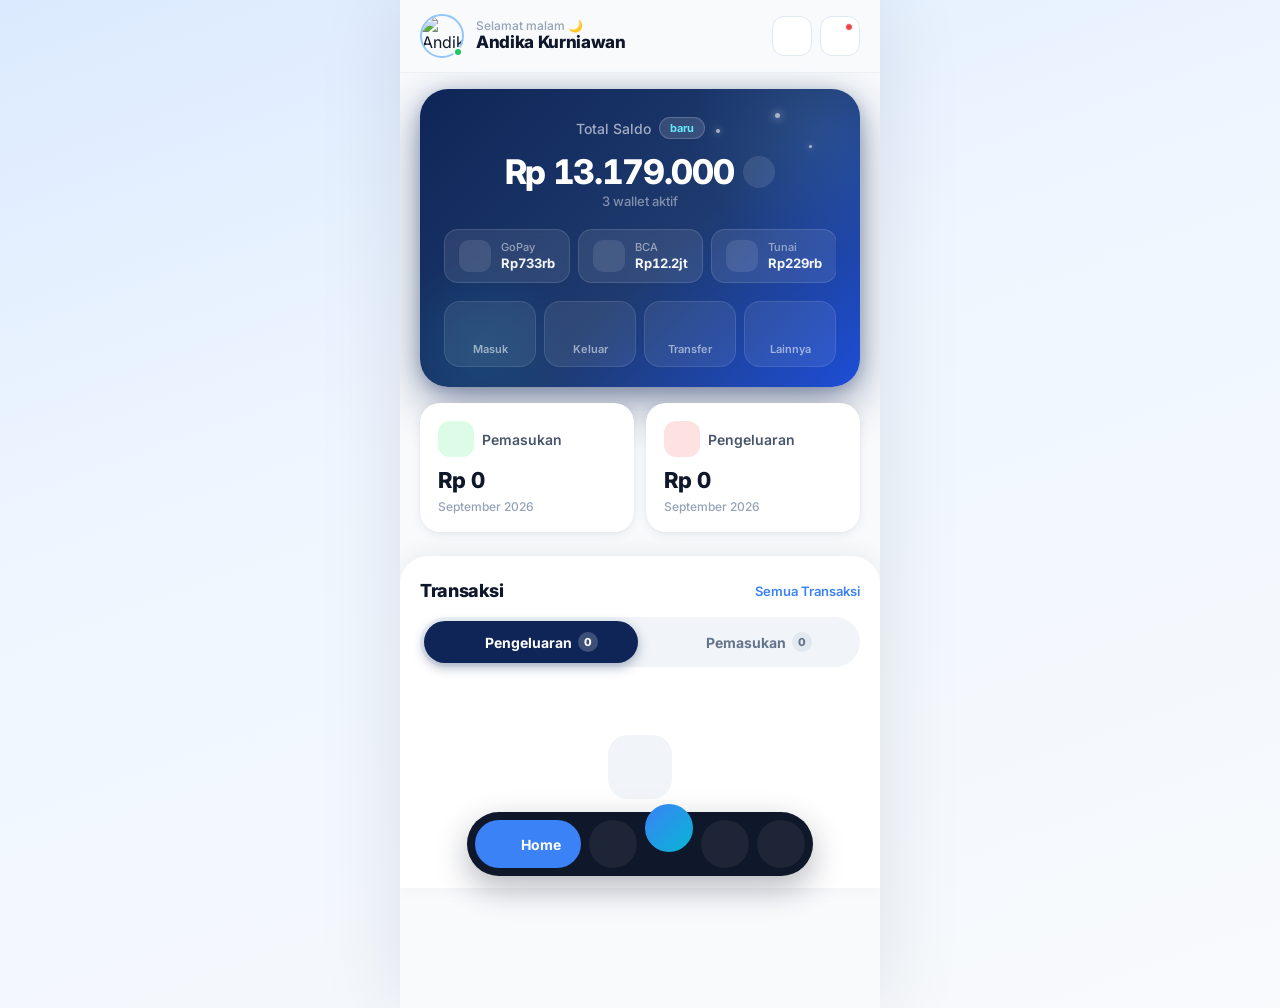
==== dashboard.html @ 326382ea "Initial commit — Personal Wallet App" ====
<!DOCTYPE html>
<html lang="id">
<head>
  <meta charset="UTF-8">
  <meta name="viewport" content="width=device-width, initial-scale=1.0">
  <title>Dashboard — Personal Wallet</title>
  <link href="https://fonts.googleapis.com/css2?family=Inter:wght@400;500;600;700;800&display=swap" rel="stylesheet">
    <script src="https://unpkg.com/lucide@latest/dist/umd/lucide.js"></script>
    <link rel="stylesheet" href="assets/css/style.css">
</head>
<body>

<div class="app">
  <div class="app-scroll">

    <!-- =========================================================
         TOP BAR
    ========================================================= -->
    <header class="topbar slide-up">
      <div class="topbar__left">
        <!-- Avatar -->
        <div class="topbar__avatar-wrap">
          <img
            src="https://images.unsplash.com/photo-1507003211169-0a1dd7228f2d?w=88&h=88&fit=crop&crop=face&auto=format&q=80"
            alt="Andika Kurniawan"
            class="topbar__avatar"
          >
          <div class="topbar__online-dot"></div>
        </div>
        <!-- Text -->
        <div>
          <div class="topbar__greeting" id="greeting">Selamat pagi 🌤</div>
          <div class="topbar__name">Andika Kurniawan</div>
        </div>
      </div>

      <div class="topbar__actions">
        <!-- Search -->
        <button class="icon-btn" title="Cari">
          <i data-lucide="search" style="width:18px;height:18px"></i>
        </button>
        <!-- Notification -->
        <button class="icon-btn" title="Notifikasi">
          <i data-lucide="bell" style="width:18px;height:18px"></i>
          <span class="notif-badge"></span>
        </button>
      </div>
    </header>

    <!-- =========================================================
         WALLET BALANCE CARD
    ========================================================= -->
    <div class="wallet-section slide-up d1">
      <div class="wallet-card">
        <!-- Sparkles -->
        <div class="sparkle sparkle-1"></div>
        <div class="sparkle sparkle-2"></div>
        <div class="sparkle sparkle-3"></div>

        <!-- Top: Label + Badge -->
        <div class="wallet-card__top-row">
          <span class="wallet-card__label">Total Saldo</span>
          <span class="wallet-card__badge">baru</span>
        </div>

        <!-- Balance + Eye -->
        <div class="wallet-card__balance-row">
          <div class="wallet-card__balance" id="balanceText">Rp13.182.000</div>
          <button class="wallet-card__eye" onclick="toggleBalance()" title="Tampilkan/Sembunyikan saldo">
            <i data-lucide="eye" style="width:16px;height:16px" id="eyeIcon"></i>
          </button>
        </div>

        <!-- Subtitle -->
        <div class="wallet-card__subtitle" id="walletSubtitle">3 wallet aktif</div>

        <!-- Individual Wallet Pills (dynamically populated by dashboard.js) -->
        <div class="wallet-pills" id="walletPillsContainer">
          <!-- rendered by JS -->
        </div>

        <!-- Quick Actions — rectangular buttons -->
        <div class="wallet-actions">
          <div class="wallet-action">
            <div class="wallet-action__icon">
              <i data-lucide="arrow-down-left" style="width:22px;height:22px"></i>
            </div>
            <span class="wallet-action__label">Masuk</span>
          </div>
          <div class="wallet-action">
            <div class="wallet-action__icon">
              <i data-lucide="arrow-up-right" style="width:22px;height:22px"></i>
            </div>
            <span class="wallet-action__label">Keluar</span>
          </div>
          <div class="wallet-action">
            <div class="wallet-action__icon">
              <i data-lucide="repeat-2" style="width:22px;height:22px"></i>
            </div>
            <span class="wallet-action__label">Transfer</span>
          </div>
          <div class="wallet-action">
            <div class="wallet-action__icon">
              <i data-lucide="layout-grid" style="width:22px;height:22px"></i>
            </div>
            <span class="wallet-action__label">Lainnya</span>
          </div>
        </div>
      </div>
    </div>

    <!-- =========================================================
         INCOME / EXPENSE SUMMARY CARDS
    ========================================================= -->
    <div class="stats-strip slide-up d2">
      <div class="stat-card">
        <div class="stat-card__top">
          <div class="stat-card__icon stat-card__icon--income">
            <i data-lucide="arrow-down-left" style="width:18px;height:18px"></i>
          </div>
          <div class="stat-card__label">Pemasukan</div>
        </div>
        <div class="stat-card__amount stat-card__amount--income">Rp9,6jt</div>
        <div class="stat-card__period">September 2026</div>
      </div>
      <div class="stat-card">
        <div class="stat-card__top">
          <div class="stat-card__icon stat-card__icon--expense">
            <i data-lucide="arrow-up-right" style="width:18px;height:18px"></i>
          </div>
          <div class="stat-card__label">Pengeluaran</div>
        </div>
        <div class="stat-card__amount stat-card__amount--expense">Rp1,7jt</div>
        <div class="stat-card__period">September 2026</div>
      </div>
    </div>

    <!-- =========================================================
         TRANSACTION SECTION — Tabs
    ========================================================= -->
    <div class="txn-section slide-up d3">

      <div class="txn-section__header">
        <div class="txn-section__title">Transaksi</div>
        <a href="transactions.html" class="txn-section__link" style="font-size:13px; font-weight:600; color:var(--primary-500); text-decoration:none;">Semua Transaksi</a>
      </div>

      <!-- Tabs -->
      <div class="tabs">
        <button class="tab tab--active" onclick="switchTab('expense', this)" id="tab-expense">
          <i data-lucide="trending-down" style="width:14px;height:14px"></i>
          Pengeluaran
          <span class="tab__count">12</span>
        </button>
        <button class="tab" onclick="switchTab('income', this)" id="tab-income">
          <i data-lucide="trending-up" style="width:14px;height:14px"></i>
          Pemasukan
          <span class="tab__count">4</span>
        </button>
      </div>

      <!-- ─── EXPENSE PANEL ─── -->
      <div class="tab-panel tab-panel--active" id="panel-expense">
        <div id="expense-list"></div>
      </div>

      <!-- ─── INCOME PANEL ─── -->
      <div class="tab-panel" id="panel-income">
        <div id="income-list"></div>
      </div>

    </div><!-- /txn-section -->
  </div><!-- /app-scroll -->

  <!-- =========================================================
       BOTTOM NAVIGATION
  ========================================================= -->
  <nav class="bottom-nav">
    <div class="bottom-nav__bar">

      <!-- Home -->
      <div class="nav-item nav-item--active" title="Dashboard">
        <i data-lucide="home" style="width:24px;height:24px"></i>
        <span>Home</span>
      </div>

      <!-- Wallet -->
      <div class="nav-item" title="Wallet" onclick="window.location.href='wallet.html'">
        <i data-lucide="wallet" style="width:24px;height:24px"></i>
        <span>Wallet</span>
      </div>

      <!-- FAB — Add Transaction -->
      <div class="nav-fab-wrap">
        <div class="nav-fab-bg"></div>
        <button class="nav-fab" title="Tambah Transaksi" onclick="onFabClick()">
          <i data-lucide="plus" style="width:34px;height:34px"></i>
        </button>
      </div>

      <!-- History -->
      <div class="nav-item" title="Statistik" onclick="window.location.href='stats.html'">
        <i data-lucide="bar-chart-2" style="width:24px;height:24px"></i>
        <span>Statistik</span>
      </div>

      <!-- Settings -->
      <div class="nav-item" title="Pengaturan">
        <i data-lucide="settings-2" style="width:24px;height:24px"></i>
        <span>Setelan</span>
      </div>

    </div>
  </nav>


  
  <!-- MODAL ADD TRANSACTION -->
  <div class="modal-overlay" id="txnModal">
    <div class="modal-content">
      <div class="modal-drag-handle"></div>
      
      <div class="modal-header">
        <h3 class="modal-title">Tambah Transaksi</h3>
        <button class="modal-close" onclick="closeModal()"><i data-lucide="x" style="width:18px;height:18px"></i></button>
      </div>
      
      <form id="txnForm" onsubmit="handleFormSubmit(event)" style="display:flex; flex-direction:column; gap:20px;">
        <!-- Segmented Type -->
        <div class="segment-control">
          <button type="button" class="segment-btn active" data-val="expense" onclick="setTxnType('expense')">Pengeluaran</button>
          <button type="button" class="segment-btn" data-val="income" onclick="setTxnType('income')">Pemasukan</button>
        </div>
        <input type="hidden" id="txnType" value="expense">

        <!-- Nominal -->
        <div class="form-group">
          <label class="form-label">Nominal</label>
          <div class="nominal-wrapper">
            <span class="nominal-prefix">Rp</span>
            <input type="number" class="nominal-input" id="txnAmount" placeholder="0" min="1" required>
          </div>
        </div>

        <!-- Categories -->
        <div class="form-group">
          <label class="form-label">Kategori</label>
          <div class="category-grid" id="categoryGrid">
            <!-- Populated by JS -->
          </div>
          <input type="hidden" id="txnCategory" required>
        </div>

        <!-- Wallet & Date -->
        <div class="form-row">
          <div class="form-group">
            <label class="form-label">Wallet</label>
            <select class="form-select" id="txnWallet" required>
              <!-- dynamically populated by app.js -->
            </select>
          </div>
          <div class="form-group">
            <label class="form-label">Tanggal</label>
            <input type="date" class="form-input" id="txnDate" required>
          </div>
        </div>

        <!-- Note/Name -->
        <div class="form-group">
          <label class="form-label">Catatan (opsional)</label>
          <input type="text" class="form-input" id="txnName" placeholder="Contoh: Makan siang di kantin" required>
        </div>

        <!-- Actions -->
        <div class="modal-actions">
          <button type="button" class="btn-cancel" onclick="closeModal()">Batal</button>
          <button type="submit" class="btn-submit">Simpan</button>
        </div>
      </form>
    </div>
  </div>

</div><!-- /app -->


<script src="https://unpkg.com/lucide@latest/dist/umd/lucide.js"></script>
<script src="assets/js/app.js"></script>
<script src="assets/js/dashboard.js"></script>

</body>
</html>
---- assets/css/style.css ----
/* =============================================================
   PERSONAL WALLET — Global Stylesheet
   Covers: design tokens, reset, layout, components
   All pages import this file.
   Page-specific overrides live in <style> blocks per-page.
============================================================= */

/* ── Design Tokens ─────────────────────────────────────────── */
:root {
  /* Primary (blue) */
  --primary-900: #0c1a3d;
  --primary-800: #0f2557;
  --primary-700: #1e3a6e;
  --primary-600: #1d4ed8;
  --primary-500: #3b82f6;
  --primary-400: #60a5fa;
  --primary-300: #93c5fd;
  --primary-200: #bfdbfe;
  --primary-100: #dbeafe;
  --primary-50:  #eff6ff;

  /* Accent (cyan) */
  --accent-500: #06b6d4;
  --accent-400: #22d3ee;

  /* Semantic */
  --color-income:        #22c55e;
  --color-income-light:  #dcfce7;
  --color-expense:       #ef4444;
  --color-expense-light: #fee2e2;

  /* Neutral */
  --neutral-900: #0f172a;
  --neutral-800: #1e293b;
  --neutral-700: #334155;
  --neutral-600: #475569;
  --neutral-500: #64748b;
  --neutral-400: #94a3b8;
  --neutral-300: #cbd5e1;
  --neutral-200: #e2e8f0;
  --neutral-100: #f1f5f9;
  --neutral-50:  #f8fafc;
  --white:       #ffffff;

  /* Gradients */
  --gradient-wallet:  linear-gradient(135deg, #0f2557 0%, #1e3a6e 55%, #1d4ed8 100%);
  --gradient-nav:     linear-gradient(180deg, #0f2557 0%, #0c1a3d 100%);
  --gradient-accent:  linear-gradient(135deg, #3b82f6 0%, #06b6d4 100%);
  --gradient-page:    linear-gradient(160deg, #dbeafe 0%, #eff6ff 40%, #f8fafc 100%);

  /* Shadows */
  --shadow-card:   0 2px 12px rgba(15,23,42,0.07), 0 1px 3px rgba(15,23,42,0.04);
  --shadow-wallet: 0 16px 48px rgba(15,37,87,0.45), 0 4px 16px rgba(15,37,87,0.25);
  --shadow-fab:    0 6px 20px rgba(59,130,246,0.5), 0 2px 8px rgba(6,182,212,0.3);
  --shadow-nav:    0 -8px 32px rgba(15,23,42,0.15);

  /* Misc */
  --font: 'Inter', -apple-system, BlinkMacSystemFont, 'Segoe UI', sans-serif;
  --tr:   200ms ease;
  --radius-lg: 28px;
  --radius-md: 16px;
  --radius-sm: 12px;
}

/* ── Reset ──────────────────────────────────────────────────── */
*, *::before, *::after { box-sizing: border-box; margin: 0; padding: 0; }

/* ── Base ───────────────────────────────────────────────────── */
body {
  font-family: var(--font);
  background: var(--gradient-page);
  min-height: 100vh;
  display: flex;
  justify-content: center;
  align-items: flex-start;
  color: var(--neutral-900);
}

/* ── App Shell ──────────────────────────────────────────────── */
.app {
  width: 100%;
  max-width: 480px;
  min-height: 100vh;
  background: var(--neutral-50);
  position: relative;
  display: flex;
  flex-direction: column;
  box-shadow: 0 0 80px rgba(15,23,42,0.1);
  overflow-x: hidden;
}
.app-scroll {
  flex: 1;
  overflow-y: auto;
  overflow-x: hidden;
  padding-bottom: 120px;
  scroll-behavior: smooth;
}
.app-scroll::-webkit-scrollbar { display: none; }

/* ── Top Bar ────────────────────────────────────────────────── */
.topbar {
  position: sticky; top: 0; z-index: 40;
  background: rgba(248,250,252,0.92);
  backdrop-filter: blur(20px); -webkit-backdrop-filter: blur(20px);
  border-bottom: 1px solid rgba(226,232,240,0.6);
  padding: 14px 20px;
  display: flex; align-items: center; justify-content: space-between; gap: 12px;
}
.topbar__left  { display: flex; align-items: center; gap: 12px; flex: 1; min-width: 0; }
.topbar__avatar-wrap { position: relative; flex-shrink: 0; }
.topbar__avatar { width: 44px; height: 44px; border-radius: 50%; object-fit: cover; border: 2px solid var(--primary-300); display: block; }
.topbar__online-dot { position: absolute; bottom: 1px; right: 1px; width: 10px; height: 10px; background: var(--color-income); border-radius: 50%; border: 2px solid var(--neutral-50); }
.topbar__greeting { font-size: 12px; color: var(--neutral-400); font-weight: 500; line-height: 1; }
.topbar__name { font-size: 17px; font-weight: 800; color: var(--neutral-900); line-height: 1.2; white-space: nowrap; overflow: hidden; text-overflow: ellipsis; letter-spacing: -0.02em; }
.topbar__actions { display: flex; align-items: center; gap: 8px; flex-shrink: 0; }
.topbar__back { width: 38px; height: 38px; border-radius: var(--radius-sm); background: var(--neutral-100); color: var(--neutral-700); display: flex; align-items: center; justify-content: center; border: none; cursor: pointer; transition: all var(--tr); flex-shrink: 0; }
.topbar__back:hover { background: var(--neutral-200); }

/* ── Icon Button ────────────────────────────────────────────── */
.icon-btn {
  width: 40px; height: 40px; border-radius: var(--radius-sm);
  background: var(--white); border: 1.5px solid var(--neutral-200);
  display: flex; align-items: center; justify-content: center;
  color: var(--neutral-600); cursor: pointer; transition: all var(--tr);
  position: relative; flex-shrink: 0;
}
.icon-btn:hover  { background: var(--neutral-100); color: var(--neutral-900); border-color: var(--neutral-300); }
.icon-btn:active { transform: scale(0.94); }
.notif-badge { position: absolute; top: 6px; right: 6px; width: 8px; height: 8px; background: var(--color-expense); border-radius: 50%; border: 1.5px solid var(--neutral-50); }

/* ── Section Utilities ──────────────────────────────────────── */
.section-pad { padding: 0 20px; }

/* ── Wallet Card ────────────────────────────────────────────── */
.wallet-section { padding: 16px 20px 0; }
.wallet-card {
  background: var(--gradient-wallet); border-radius: var(--radius-lg);
  padding: 28px 24px 20px; color: #fff;
  position: relative; overflow: hidden; box-shadow: var(--shadow-wallet);
}
.wallet-card::before { content:''; position:absolute; width:280px; height:280px; background:radial-gradient(circle,rgba(96,165,250,.16) 0%,transparent 65%); top:-100px; right:-100px; border-radius:50%; pointer-events:none; }
.wallet-card::after  { content:''; position:absolute; width:180px; height:180px; background:radial-gradient(circle,rgba(6,182,212,.12) 0%,transparent 70%); bottom:-50px; left:-30px; border-radius:50%; pointer-events:none; }
.sparkle { position:absolute; border-radius:50%; background:rgba(255,255,255,.6); }
.sparkle-1 { width:5px;height:5px;top:24px;right:80px;box-shadow:0 0 8px rgba(255,255,255,.8); }
.sparkle-2 { width:3px;height:3px;top:56px;right:48px;box-shadow:0 0 6px rgba(255,255,255,.6); }
.sparkle-3 { width:4px;height:4px;top:40px;right:140px;box-shadow:0 0 6px rgba(255,255,255,.5); }

.wallet-card__top-row { display:flex; justify-content:center; align-items:center; gap:8px; margin-bottom:16px; position:relative; z-index:1; }
.wallet-card__label   { font-size:14px; font-weight:500; color:rgba(255,255,255,.6); }
.wallet-card__badge   { background:rgba(255,255,255,.13); backdrop-filter:blur(8px); border:1px solid rgba(255,255,255,.18); border-radius:9999px; padding:3px 10px; font-size:11px; font-weight:700; color:#67e8f9; }
.wallet-card__balance-row { display:flex; justify-content:center; align-items:center; gap:10px; position:relative; z-index:1; margin-bottom:4px; }
.wallet-card__balance { font-size:34px; font-weight:800; letter-spacing:-0.04em; color:#fff; font-variant-numeric:tabular-nums; line-height:1; }
.wallet-card__eye { width:32px;height:32px;background:rgba(255,255,255,.1);border:none;border-radius:50%;display:flex;align-items:center;justify-content:center;color:rgba(255,255,255,.5);cursor:pointer;transition:all var(--tr);flex-shrink:0; }
.wallet-card__eye:hover { background:rgba(255,255,255,.2); color:rgba(255,255,255,.8); }
.wallet-card__subtitle { text-align:center; font-size:13px; color:rgba(255,255,255,.45); font-weight:500; position:relative; z-index:1; margin-bottom:20px; }

.wallet-pills { display:flex; gap:8px; overflow-x:auto; scroll-snap-type:x mandatory; position:relative; z-index:1; margin:0; padding:0 0 2px; }
.wallet-pills::-webkit-scrollbar { display:none; }
.wallet-pill { display:flex; align-items:center; gap:10px; padding:10px 14px; background:rgba(255,255,255,.09); backdrop-filter:blur(8px); border:1px solid rgba(255,255,255,.12); border-radius:14px; font-size:12px; font-weight:600; color:rgba(255,255,255,.9); cursor:pointer; transition:all var(--tr); flex-shrink:0; scroll-snap-align:start; }
.wallet-pill:hover { background:rgba(255,255,255,.16); }
.wallet-pill__icon  { width:32px;height:32px;background:rgba(255,255,255,.1);border-radius:10px;display:flex;align-items:center;justify-content:center;flex-shrink:0;color:rgba(255,255,255,.7); }
.wallet-pill__text  { display:flex; flex-direction:column; line-height:1.25; }
.wallet-pill__name  { font-size:11px; color:rgba(255,255,255,.5); font-weight:500; }
.wallet-pill__amount { font-size:13px; font-weight:700; color:rgba(255,255,255,.95); font-variant-numeric:tabular-nums; }

.wallet-actions { display:grid; grid-template-columns:repeat(4,1fr); gap:8px; margin-top:16px; position:relative; z-index:1; }
.wallet-action  { display:flex; flex-direction:column; align-items:center; justify-content:center; gap:6px; cursor:pointer; padding:12px 4px 10px; background:rgba(255,255,255,.08); border:1px solid rgba(255,255,255,.1); border-radius:16px; transition:all var(--tr); }
.wallet-action:hover  { background:rgba(255,255,255,.14); }
.wallet-action:active { transform:scale(0.95); }
.wallet-action__icon  { color:rgba(255,255,255,.9); display:flex; align-items:center; justify-content:center; }
.wallet-action__label { font-size:11px; font-weight:600; color:rgba(255,255,255,.55); }

/* ── Summary (Stat) Cards ───────────────────────────────────── */
.stats-strip { display:grid; grid-template-columns:1fr 1fr; gap:12px; padding:16px 20px 0; }
.stat-card { background:var(--white); border-radius:20px; padding:18px; box-shadow:var(--shadow-card); display:flex; flex-direction:column; gap:12px; }
.stat-card__top    { display:flex; align-items:center; gap:8px; }
.stat-card__icon   { width:36px;height:36px;border-radius:12px;display:flex;align-items:center;justify-content:center;flex-shrink:0; }
.stat-card__icon--income  { background:var(--color-income-light); color:#166534; }
.stat-card__icon--expense { background:var(--color-expense-light); color:#991b1b; }
.stat-card__label  { font-size:14px; font-weight:600; color:var(--neutral-600); }
.stat-card__amount { font-size:22px; font-weight:800; font-variant-numeric:tabular-nums; letter-spacing:-0.03em; line-height:1; }
.stat-card__amount--income  { color:var(--neutral-900); }
.stat-card__amount--expense { color:var(--neutral-900); }
.stat-card__period { font-size:12px; font-weight:500; color:var(--neutral-400); margin-top:-4px; }

/* ── Transaction Section ────────────────────────────────────── */
.txn-section { margin-top:24px; background:var(--white); border-radius:28px 28px 0 0; padding:24px 20px 0; box-shadow:0 -4px 24px rgba(15,23,42,.06); flex:1; }
.txn-section__header { display:flex; align-items:center; justify-content:space-between; margin-bottom:16px; }
.txn-section__title  { font-size:18px; font-weight:800; color:var(--neutral-900); letter-spacing:-0.02em; }
.txn-section__filter { display:flex; align-items:center; gap:6px; padding:7px 12px; background:var(--neutral-100); border-radius:10px; font-size:12px; font-weight:600; color:var(--neutral-600); cursor:pointer; transition:all var(--tr); }
.txn-section__filter:hover { background:var(--neutral-200); }

/* ── Tabs ───────────────────────────────────────────────────── */
.tabs { display:flex; background:var(--neutral-100); border-radius:9999px; padding:4px; gap:4px; margin-bottom:20px; }
.tab  { flex:1; padding:11px 12px; border-radius:9999px; font-size:14px; font-weight:700; text-align:center; cursor:pointer; transition:all 0.25s cubic-bezier(.23,1,.32,1); color:var(--neutral-500); background:transparent; border:none; font-family:var(--font); display:flex; align-items:center; justify-content:center; gap:6px; position:relative; }
.tab--active  { background:var(--primary-800); color:#fff; box-shadow:0 4px 12px rgba(15,37,87,.35); }
.tab__count   { min-width:20px; height:20px; border-radius:9999px; font-size:11px; font-weight:800; display:flex; align-items:center; justify-content:center; padding:0 6px; }
.tab--active .tab__count       { background:rgba(255,255,255,.2); color:#fff; }
.tab:not(.tab--active) .tab__count { background:var(--neutral-200); color:var(--neutral-500); }
.tab-panel          { display:none; }
.tab-panel--active  { display:block; }

/* ── Transactions List Wrapper ── */
.txn-list-wrapper {
  background: var(--white);
  border-radius: 28px 28px 0 0;
  box-shadow: 0 -4px 24px rgba(15,23,42,0.06);
  flex: 1;
  padding: 24px 20px 40px;
  margin-top: 8px;
  min-height: 50vh;
}

/* ── Date Group ─────────────────────────────────────────────── */
.date-group  { margin-bottom:16px; display:flex; flex-direction:column; gap:0; }
.date-label  { font-size:13px; font-weight:600; color:var(--neutral-500); padding:20px 4px 8px; display:flex; align-items:center; justify-content:space-between; }

.txn-group-card {
  background: var(--white);
  border-radius: 24px;
  overflow: hidden;
  box-shadow: var(--shadow-card);
}

/* ── Transaction Row ────────────────────────────────────────── */
.txn { 
  display:flex; align-items:center; gap:12px; 
  background:transparent; 
  padding:14px 16px; margin: 0;
  border-bottom: 1px solid var(--neutral-50);
  cursor:pointer; transition:all var(--tr); 
}
.txn:last-child { border-bottom: none; }
.txn:hover  { background:rgba(0,0,0,0.01); }
.txn:active { background:rgba(0,0,0,0.03); }
.txn__icon  { width:44px;height:44px;border-radius:50%;display:flex;align-items:center;justify-content:center;flex-shrink:0; background: var(--neutral-50); }
.txn__icon i { color: var(--neutral-600); }
.txn__icon--food      { background:#fff7ed; } .txn__icon--food i { color:#c2410c; }
.txn__icon--transport { background:#f0f9ff; } .txn__icon--transport i { color:#0369a1; }
.txn__icon--shopping  { background:#fdf4ff; } .txn__icon--shopping i { color:#7e22ce; }
.txn__icon--health    { background:#fff1f2; } .txn__icon--health i { color:#be123c; }
.txn__icon--income    { background:var(--color-income-light); } .txn__icon--income i { color:#166534; }
.txn__icon--invest    { background:#fffbeb; } .txn__icon--invest i { color:#92400e; }
.txn__icon--game      { background:var(--primary-50); } .txn__icon--game i { color:var(--primary-600); }
.txn__icon--edu       { background:#f0fdf4; } .txn__icon--edu i { color:#15803d; }
.txn__icon--other     { background:var(--neutral-100); } .txn__icon--other i { color:var(--neutral-600); }

.txn__info  { flex:1; min-width:0; }
.txn__name  { font-size:15px; font-weight:700; color:var(--neutral-900); white-space:nowrap; overflow:hidden; text-overflow:ellipsis; }
.txn__meta  { font-size:12px; color:var(--neutral-400); margin-top:2px; font-weight: 500; }
.txn__right { text-align:right; flex-shrink:0; display: flex; align-items: center; gap: 8px; }
.txn__amount { font-size:15px; font-weight:800; font-variant-numeric:tabular-nums; letter-spacing:-0.01em; }
.txn__amount--expense { color:var(--color-expense); }
.txn__amount--income  { color:var(--color-income); }
.txn__actions .delete-btn { color: var(--neutral-300); opacity: 0.6; }
.txn__actions .delete-btn:hover { color: var(--color-expense); opacity: 1; background: none; }

/* Load More */
.load-more { display:flex; align-items:center; justify-content:center; gap:6px; width:100%; padding:14px; background:var(--neutral-50); border-radius:14px; font-size:13px; font-weight:700; color:var(--primary-500); border:none; cursor:pointer; transition:all var(--tr); margin:12px 0 0; font-family:var(--font); }
.load-more:hover { background:var(--primary-50); }

/* ── Wallet List Cards ────────────────────────────────────── */
.wallet-list-card {
  background: var(--gradient-wallet);
  border-radius: 24px;
  padding: 20px;
  color: white;
  margin-bottom: 16px;
  position: relative;
  overflow: hidden;
  box-shadow: 0 10px 24px rgba(15, 37, 87, 0.25);
  cursor: pointer;
  transition: all var(--tr);
}
.wallet-list-card:hover { transform: translateY(-2px); box-shadow: 0 14px 28px rgba(15, 37, 87, 0.35); }
.wallet-list-card::after {
  content: ''; position: absolute;
  top: -50px; right: -50px;
  width: 150px; height: 150px;
  background: radial-gradient(circle, rgba(96, 165, 250, 0.16) 0%, transparent 70%);
  border-radius: 50%; pointer-events: none;
}
.wlc-header { display: flex; align-items: center; gap: 12px; position: relative; z-index: 1; }
.wlc-icon-wrap { width: 44px; height: 44px; background: rgba(255, 255, 255, 0.08); border-radius: 50%; display: flex; align-items: center; justify-content: center; }
.wlc-icon-wrap i { width: 20px; height: 20px; color: rgba(255, 255, 255, 0.7); }
.wlc-title-wrap { flex: 1; }
.wlc-title { font-size: 16px; font-weight: 700; color: white; margin-bottom: 2px; }
.wlc-subtitle { font-size: 12px; color: rgba(255, 255, 255, 0.5); font-weight: 500; }
.wlc-chevron { width: 20px; height: 20px; color: rgba(255, 255, 255, 0.4); }
.wlc-balance { font-size: 32px; font-weight: 800; color: white; margin: 20px 0 12px; position: relative; z-index: 1; letter-spacing: -0.02em; font-variant-numeric: tabular-nums; }
.wlc-stats { display: flex; align-items: center; gap: 16px; font-size: 12px; position: relative; z-index: 1; }
.wlc-stat { display: flex; align-items: center; gap: 4px; font-weight: 600; }
.wlc-stat--income { color: var(--accent-400); }
.wlc-stat--expense { color: rgba(255, 255, 255, 0.6); }
.wlc-stat-period { color: rgba(255, 255, 255, 0.4); font-weight: 500; }
.wlc-actions { display: flex; gap: 12px; margin-top: 24px; position: relative; z-index: 1; }
.wlc-btn { background: rgba(255, 255, 255, 0.08); border: 1px solid rgba(255, 255, 255, 0.05); border-radius: 20px; color: white; display: flex; align-items: center; justify-content: center; gap: 8px; height: 44px; font-size: 14px; font-weight: 600; cursor: pointer; transition: all 0.2s; font-family: inherit; }
.wlc-btn:hover { background: rgba(255, 255, 255, 0.15); }
.wlc-btn--edit { flex: 1; }
.wlc-btn--delete { width: 44px; flex-shrink: 0; }

/* ── Bottom Navigation ──────────────────────────────────────── */
.bottom-nav { 
  position:fixed; 
  bottom:24px; 
  left:50%; 
  transform:translateX(-50%); 
  width:auto; 
  max-width:calc(100% - 40px); 
  z-index:50; 
  padding:0;
}
.bottom-nav__bar { 
  background:var(--neutral-900); 
  border-radius:100px; 
  padding:8px; 
  display:flex; 
  justify-content:center; 
  align-items:center; 
  gap:8px; 
  box-shadow:0 12px 32px rgba(15, 23, 42, 0.3); 
  position:relative; 
}
.nav-item { 
  display:flex; 
  align-items:center; 
  justify-content:center; 
  width:48px; 
  height:48px; 
  border-radius:50%; 
  color:rgba(255,255,255,.4); 
  background:rgba(255,255,255,0.06);
  cursor:pointer; 
  transition:all 0.3s cubic-bezier(.23,1,.32,1); 
  position:relative; 
}
.nav-item:hover { color:rgba(255,255,255,.8); background:rgba(255,255,255,.1); }
.nav-item span  { display:none; }
.nav-item i { width:22px !important; height:22px !important; }

.nav-item--active { 
  width:auto;
  padding:0 20px 0 16px;
  border-radius:100px;
  background:var(--primary-500); 
  color:#fff; 
  gap:8px;
}
.nav-item--active:hover { background:var(--primary-400); color:#fff; }
.nav-item--active span { 
  display:block; 
  font-size:14px; 
  font-weight:700; 
  white-space:nowrap; 
}
.nav-item--active i { color: #fff; }
.nav-item--active::after { display: none; }

.nav-fab-wrap { 
  position:relative; 
  width:48px; 
  height:48px; 
  display:flex; 
  align-items:center; 
  justify-content:center; 
  margin-top:-32px; 
}
.nav-fab-bg   { display:none; }
.nav-fab { 
  position:relative; 
  z-index:2; 
  width:48px; 
  height:48px; 
  border-radius:50%; 
  background:var(--gradient-accent); 
  border:none; 
  display:flex; 
  align-items:center; 
  justify-content:center; 
  color:#fff; 
  cursor:pointer; 
  box-shadow:none; 
  transition:all var(--tr); 
  flex-shrink:0; 
}
.nav-fab:hover  { transform:scale(1.1); }
.nav-fab:active { transform:scale(0.92); }
.nav-fab::before { display:none; }

/* ── Modal ──────────────────────────────────────────────────── */
.modal-overlay { position:fixed; top:0; left:0; right:0; bottom:0; background:rgba(15,23,42,.6); backdrop-filter:blur(4px); z-index:100; display:none; align-items:flex-end; justify-content:center; }
.modal-overlay.active { display:flex; }
.modal-content { width:100%; max-width:480px; background:var(--white); border-radius:32px 32px 0 0; padding:16px 24px 24px; transform:translateY(100%); transition:transform 0.3s cubic-bezier(.4,0,.2,1); display:flex; flex-direction:column; gap:20px; max-height:90vh; overflow-y:auto; }
.modal-overlay.active .modal-content { transform:translateY(0); }
.modal-content::-webkit-scrollbar { display:none; }
.modal-drag-handle { width:40px; height:5px; border-radius:3px; background:var(--neutral-200); margin:0 auto 12px; }
.modal-header { display:flex; justify-content:space-between; align-items:center; }
.modal-title  { font-size:20px; font-weight:800; color:var(--neutral-900); letter-spacing:-0.02em; }
.modal-close  { width:32px;height:32px;border-radius:50%;background:var(--neutral-100);color:var(--neutral-600);display:flex;align-items:center;justify-content:center;border:none;cursor:pointer;transition:background 0.2s; }
.modal-close:hover { background:var(--neutral-200); }

/* Segment control */
.segment-control { display:flex; background:var(--neutral-100); border-radius:999px; padding:4px; gap:4px; }
.segment-btn { flex:1; padding:12px; border-radius:999px; border:none; background:transparent; font-size:14px; font-weight:700; color:var(--neutral-500); cursor:pointer; transition:all 0.2s; font-family:var(--font); }
.segment-btn.active[data-val="expense"] { background:var(--color-expense); color:white; box-shadow:0 4px 12px rgba(239,68,68,.3); }
.segment-btn.active[data-val="income"]  { background:var(--color-income); color:white; box-shadow:0 4px 12px rgba(34,197,94,.3); }

/* Form */
.form-group { display:flex; flex-direction:column; gap:8px; }
.form-label  { font-size:13px; font-weight:600; color:var(--neutral-500); }
.nominal-wrapper { position:relative; display:flex; align-items:center; background:var(--neutral-50); border-radius:16px; padding:0 16px; border:1px solid transparent; transition:border-color 0.2s, background 0.2s; }
.nominal-wrapper:focus-within { border-color:var(--primary-500); background:var(--white); box-shadow:0 0 0 4px var(--primary-50); }
.nominal-prefix { font-size:18px; font-weight:700; color:var(--neutral-400); margin-right:8px; }
.nominal-input  { flex:1; padding:16px 0; border:none; background:transparent; font-size:24px; font-weight:700; color:var(--neutral-900); font-family:var(--font); outline:none; }
.nominal-input::placeholder { color:var(--neutral-300); }
.category-grid  { display:flex; flex-wrap:wrap; gap:8px; }
.cat-pill { display:flex; align-items:center; gap:6px; padding:10px 14px; background:var(--neutral-50); border:1px solid var(--neutral-100); border-radius:12px; font-size:13px; font-weight:600; color:var(--neutral-600); cursor:pointer; transition:all 0.2s; }
.cat-pill:hover  { background:var(--neutral-100); }
.cat-pill.active { background:var(--primary-50); border-color:var(--primary-200); color:var(--primary-700); }
.form-row   { display:grid; grid-template-columns:1fr 1fr; gap:12px; }
.form-input, .form-select { width:100%; padding:14px 16px; border:1px solid var(--neutral-100); border-radius:14px; font-size:14px; font-weight:600; font-family:var(--font); color:var(--neutral-800); background:var(--neutral-50); outline:none; transition:all 0.2s; }
.form-input:focus, .form-select:focus { border-color:var(--primary-400); background:var(--white); box-shadow:0 0 0 3px var(--primary-50); }
.modal-actions { display:flex; gap:12px; margin-top:10px; }
.btn-cancel { flex:1; padding:16px; background:var(--neutral-50); color:var(--neutral-700); border:none; border-radius:16px; font-size:15px; font-weight:700; font-family:var(--font); cursor:pointer; transition:background 0.2s; }
.btn-cancel:hover  { background:var(--neutral-100); }
.btn-submit { flex:2; padding:16px; background:var(--primary-500); color:white; border:none; border-radius:16px; font-size:15px; font-weight:700; font-family:var(--font); cursor:pointer; transition:background 0.2s; box-shadow:0 4px 12px rgba(59,130,246,.3); }
.btn-submit:hover  { background:var(--primary-600); }

/* ── Transactions page filter bar ──────────────────────────── */
.filter-bar { background:var(--white); border-bottom:1px solid var(--neutral-100); padding:14px 20px; display:flex; flex-direction:column; gap:12px; box-shadow:0 2px 8px rgba(15,23,42,.04); }
.search-bar { display:flex; align-items:center; gap:10px; background:var(--neutral-50); border:1px solid var(--neutral-200); border-radius:14px; padding:0 14px; transition:border-color 0.2s, box-shadow 0.2s; }
.search-bar:focus-within { border-color:var(--primary-400); box-shadow:0 0 0 3px var(--primary-50); background:var(--white); }
.search-bar i    { color:var(--neutral-400); flex-shrink:0; }
.search-input    { flex:1; border:none; background:transparent; padding:11px 0; font-size:14px; font-family:var(--font); color:var(--neutral-900); outline:none; }
.search-input::placeholder { color:var(--neutral-400); }
.search-clear    { background:none; border:none; cursor:pointer; color:var(--neutral-400); display:flex; align-items:center; }
.quick-filters { display:flex; gap:6px; overflow-x:auto; padding-bottom:2px; padding-right:20px; }
.quick-filters::-webkit-scrollbar { display:none; }
.qf-pill         { flex-shrink:0; padding:7px 14px; border-radius:999px; border:1px solid var(--neutral-200); background:var(--neutral-50); font-size:12px; font-weight:700; color:var(--neutral-600); cursor:pointer; transition:all 0.2s; white-space:nowrap; }
.qf-pill:hover   { background:var(--neutral-100); }
.qf-pill.active  { background:var(--primary-600); color:var(--white); border-color:var(--primary-600); }
.date-row        { display:grid; grid-template-columns:1fr auto 1fr; align-items:center; gap:8px; }
.date-input-wrap { display:flex; flex-direction:column; gap:3px; }
.date-input-label { font-size:10px; font-weight:700; color:var(--neutral-400); text-transform:uppercase; letter-spacing:.05em; }
.date-input { width:100%; padding:9px 12px; border:1px solid var(--neutral-200); border-radius:10px; font-size:13px; font-weight:600; font-family:var(--font); color:var(--neutral-800); background:var(--neutral-50); outline:none; transition:border-color 0.2s; }
.date-input:focus { border-color:var(--primary-400); background:var(--white); }
.date-sep        { font-size:13px; color:var(--neutral-400); font-weight:700; padding-top:16px; }
.type-tabs       { display:flex; background:var(--neutral-100); border-radius:12px; padding:4px; }
.type-tab        { flex:1; padding:8px 0; border-radius:9px; border:none; background:transparent; font-size:13px; font-weight:700; font-family:var(--font); color:var(--neutral-500); cursor:pointer; transition:all 0.2s; }
.type-tab.active[data-type="all"]     { background:var(--white); color:var(--neutral-900); box-shadow:var(--shadow-card); }
.type-tab.active[data-type="expense"] { background:var(--color-expense); color:var(--white); }
.type-tab.active[data-type="income"]  { background:var(--color-income); color:var(--white); }

/* Summary strip (transactions page) */
.summary-strip { display:grid; grid-template-columns:1fr 1fr 1fr; gap:10px; padding:16px 20px; }
.summary-card  { background:var(--white); border-radius:14px; padding:12px 14px; box-shadow:var(--shadow-card); }
.summary-card__label  { font-size:10px; font-weight:700; color:var(--neutral-400); text-transform:uppercase; letter-spacing:.04em; margin-bottom:6px; }
.summary-card__amount { font-size:13px; font-weight:800; letter-spacing:-0.02em; color:var(--neutral-900); }
.summary-card__amount--income  { color:var(--color-income); }
.summary-card__amount--expense { color:var(--color-expense); }

/* ── Utilities & Animations ─────────────────────────────────── */
.scroll-x { display:flex; overflow-x:auto; gap:10px; scroll-snap-type:x mandatory; }
.scroll-x::-webkit-scrollbar { display:none; }
.snap-start { scroll-snap-align:start; }

@keyframes slideUp { from{opacity:0;transform:translateY(18px);} to{opacity:1;transform:translateY(0);} }
.slide-up { animation:slideUp 0.45s cubic-bezier(.23,1,.32,1) both; }
.d1{animation-delay:.06s;} .d2{animation-delay:.12s;} .d3{animation-delay:.18s;}
.d4{animation-delay:.24s;} .d5{animation-delay:.30s;} .d6{animation-delay:.36s;}

.empty      { text-align:center; padding:48px 20px; color:var(--neutral-400); }
.empty__icon { width:64px;height:64px;background:var(--neutral-100);border-radius:20px;display:flex;align-items:center;justify-content:center;margin:0 auto 16px;color:var(--neutral-300); }
.empty__title { font-size:15px;font-weight:700;color:var(--neutral-600);margin-bottom:6px; }
.empty__desc  { font-size:13px;line-height:1.5; }

.empty-state { display:flex; flex-direction:column; align-items:center; justify-content:center; padding:60px 20px; text-align:center; color:var(--neutral-400); }
.empty-state i { color:var(--neutral-300); margin-bottom:16px; }
.empty-state__title { font-size:16px; font-weight:700; color:var(--neutral-500); margin-bottom:6px; }
.empty-state__sub   { font-size:13px; }
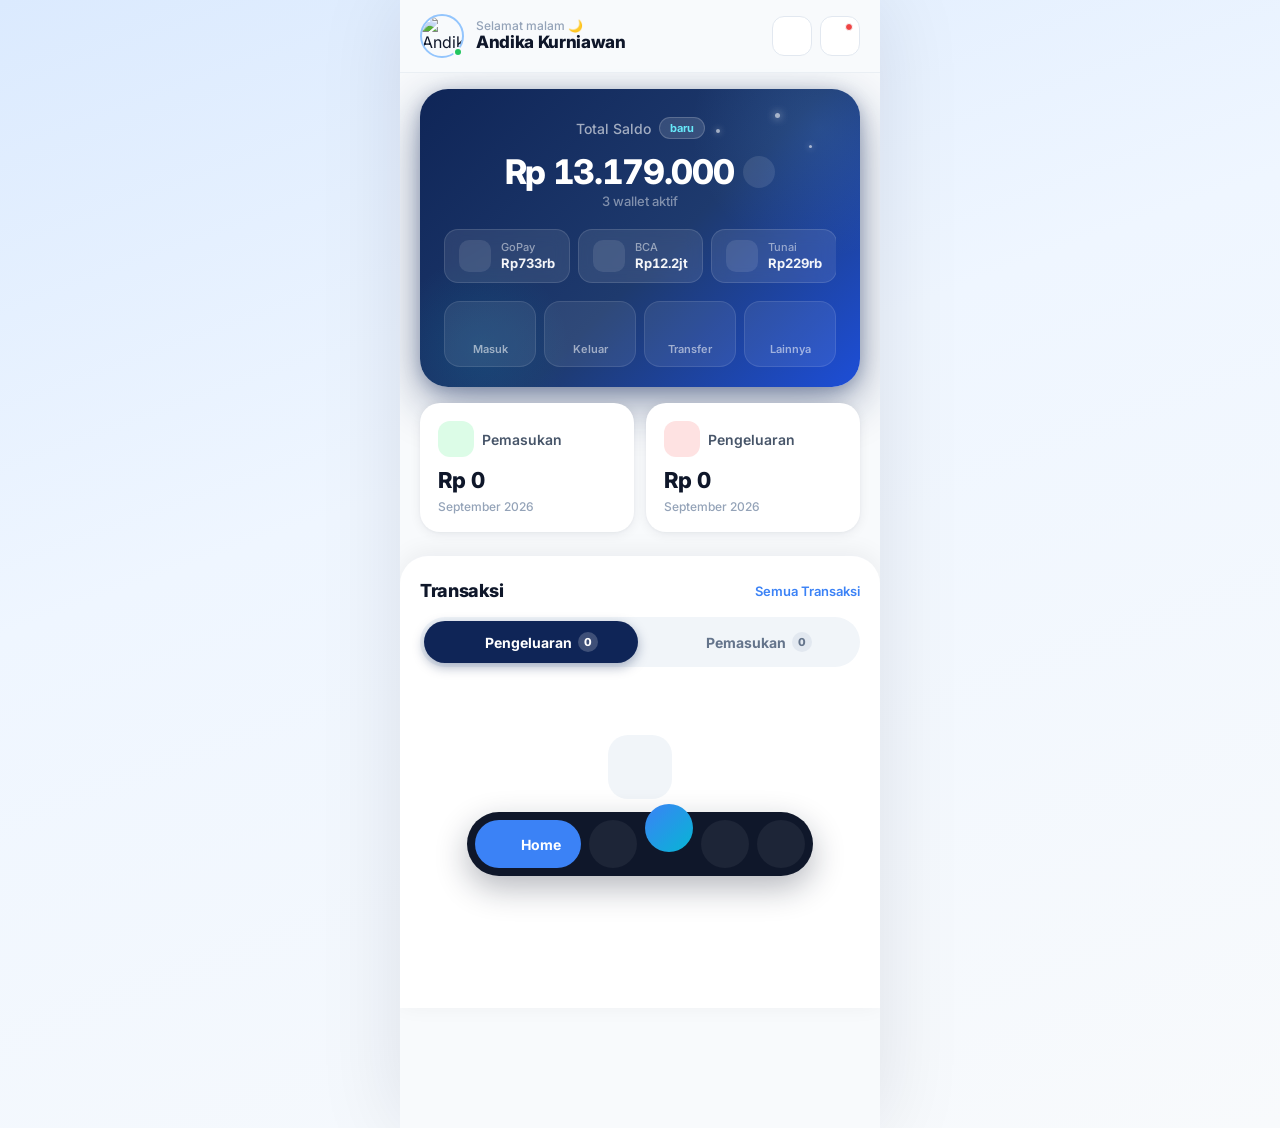
==== commit c2e94a17: "update profile" ====
--- a/dashboard.html
+++ b/dashboard.html
@@ -24,6 +24,7 @@
             src="https://images.unsplash.com/photo-1507003211169-0a1dd7228f2d?w=88&h=88&fit=crop&crop=face&auto=format&q=80"
             alt="Andika Kurniawan"
             class="topbar__avatar"
+            id="homeAvatar"
           >
           <div class="topbar__online-dot"></div>
         </div>
@@ -205,9 +206,9 @@
       </div>
 
       <!-- Settings -->
-      <div class="nav-item" title="Pengaturan">
-        <i data-lucide="settings-2" style="width:24px;height:24px"></i>
-        <span>Setelan</span>
+      <div class="nav-item" title="Profil" onclick="window.location.href='profile.html'">
+        <i data-lucide="user" style="width:24px;height:24px"></i>
+        <span>Profil</span>
       </div>
 
     </div>
--- a/assets/css/style.css
+++ b/assets/css/style.css
@@ -184,7 +184,7 @@
 .stat-card__period { font-size:12px; font-weight:500; color:var(--neutral-400); margin-top:-4px; }
 
 /* ── Transaction Section ────────────────────────────────────── */
-.txn-section { margin-top:24px; background:var(--white); border-radius:28px 28px 0 0; padding:24px 20px 0; box-shadow:0 -4px 24px rgba(15,23,42,.06); flex:1; }
+.txn-section { margin-top:24px; background:var(--white); border-radius:28px 28px 0 0; padding:24px 20px 120px; box-shadow:0 -4px 24px rgba(15,23,42,.06); flex:1; }
 .txn-section__header { display:flex; align-items:center; justify-content:space-between; margin-bottom:16px; }
 .txn-section__title  { font-size:18px; font-weight:800; color:var(--neutral-900); letter-spacing:-0.02em; }
 .txn-section__filter { display:flex; align-items:center; gap:6px; padding:7px 12px; background:var(--neutral-100); border-radius:10px; font-size:12px; font-weight:600; color:var(--neutral-600); cursor:pointer; transition:all var(--tr); }
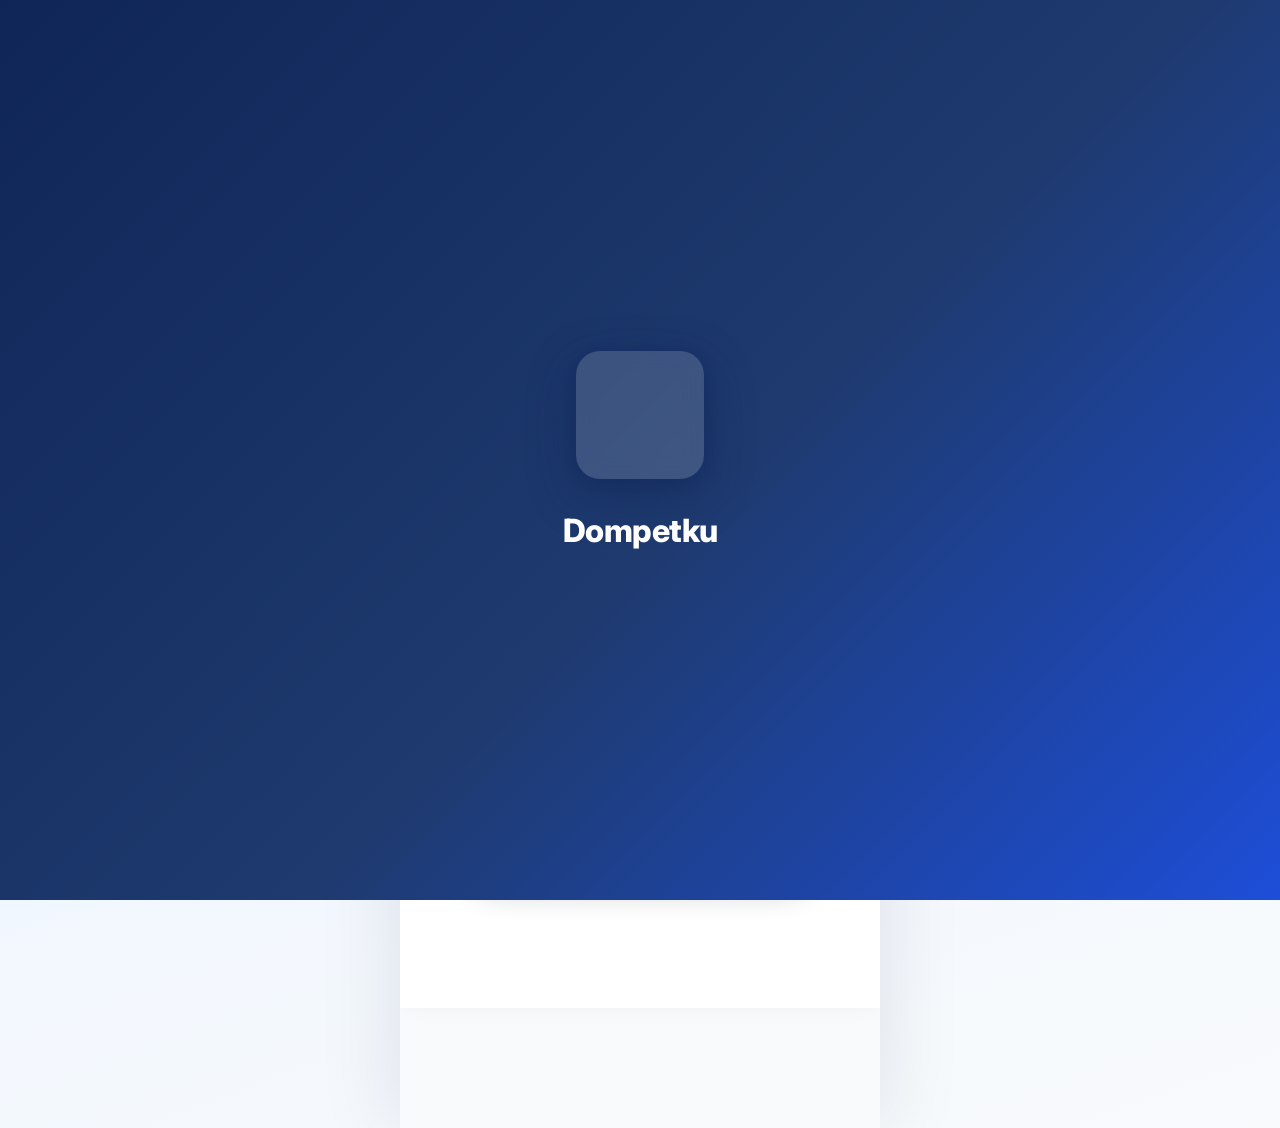
==== commit fb29ef31: "persiapan deploy github pages" ====
--- a/dashboard.html
+++ b/dashboard.html
@@ -5,8 +5,9 @@
   <meta name="viewport" content="width=device-width, initial-scale=1.0">
   <title>Dashboard — Personal Wallet</title>
   <link href="https://fonts.googleapis.com/css2?family=Inter:wght@400;500;600;700;800&display=swap" rel="stylesheet">
-    <script src="https://unpkg.com/lucide@latest/dist/umd/lucide.js"></script>
-    <link rel="stylesheet" href="assets/css/style.css">
+  <script src="https://unpkg.com/lucide@latest/dist/umd/lucide.js"></script>
+  <link rel="stylesheet" href="assets/css/style.css">
+  <script src="assets/js/app.js"></script>
 </head>
 <body>
 
@@ -283,9 +284,6 @@
 
 </div><!-- /app -->
 
-
-<script src="https://unpkg.com/lucide@latest/dist/umd/lucide.js"></script>
-<script src="assets/js/app.js"></script>
 <script src="assets/js/dashboard.js"></script>
 
 </body>
--- a/assets/css/style.css
+++ b/assets/css/style.css
@@ -4,6 +4,28 @@
    All pages import this file.
    Page-specific overrides live in <style> blocks per-page.
 ============================================================= */
+
+/* ── Splash Screen ─────────────────────────────────────────── */
+#pw-splash {
+  position: fixed; inset: 0; z-index: 99999;
+  display: flex; flex-direction: column; align-items: center; justify-content: center;
+  background: linear-gradient(135deg, #0f2557 0%, #1e3a6e 55%, #1d4ed8 100%);
+  font-family: 'Inter', -apple-system, BlinkMacSystemFont, 'Segoe UI', sans-serif;
+}
+#pw-splash .pw-splash-logo {
+  background: rgba(255,255,255,0.15); backdrop-filter: blur(10px); -webkit-backdrop-filter: blur(10px);
+  padding: 32px; border-radius: 24px;
+  box-shadow: 0 16px 48px rgba(15,37,87,0.45), 0 4px 16px rgba(15,37,87,0.25);
+  margin-bottom: 32px; display: flex; align-items: center; justify-content: center;
+  width: 128px; height: 128px;
+}
+#pw-splash .pw-splash-logo i { display: flex; align-items: center; justify-content: center; width: 100%; height: 100%; }
+#pw-splash .pw-splash-logo svg { width: 64px; height: 64px; color: #fff; stroke: #fff; }
+#pw-splash .pw-splash-name {
+  font-size: 32px; font-weight: 800; color: #fff; letter-spacing: -0.5px; margin: 0;
+}
+#pw-splash.pw-splash-fade { animation: pwSplashFadeOut 0.4s ease-in forwards; }
+@keyframes pwSplashFadeOut { from { opacity: 1 } to { opacity: 0 } }
 
 /* ── Design Tokens ─────────────────────────────────────────── */
 :root {
@@ -425,6 +447,71 @@
 .btn-cancel:hover  { background:var(--neutral-100); }
 .btn-submit { flex:2; padding:16px; background:var(--primary-500); color:white; border:none; border-radius:16px; font-size:15px; font-weight:700; font-family:var(--font); cursor:pointer; transition:background 0.2s; box-shadow:0 4px 12px rgba(59,130,246,.3); }
 .btn-submit:hover  { background:var(--primary-600); }
+
+/* ── Confirm Dialog ─────────────────────────────────────────── */
+.confirm-dialog-overlay {
+  position: fixed; top: 0; left: 0; right: 0; bottom: 0;
+  background: rgba(15, 23, 42, 0.6); backdrop-filter: blur(4px);
+  z-index: 200; display: none; align-items: center; justify-content: center;
+}
+.confirm-dialog-overlay.active { display: flex; }
+.confirm-dialog {
+  background: var(--white); border-radius: 32px; padding: 40px 24px;
+  max-width: 400px; width: 90%; text-align: center;
+  animation: slideUp 0.3s cubic-bezier(0.4, 0, 0.2, 1);
+}
+.confirm-icon {
+  width: 80px; height: 80px; border-radius: 50%;
+  background: rgba(239, 68, 68, 0.12); color: var(--color-expense);
+  display: flex; align-items: center; justify-content: center;
+  margin: 0 auto 24px; font-size: 40px;
+}
+.success-icon {
+  width: 80px; height: 80px; border-radius: 50%;
+  background: rgba(34, 197, 94, 0.12); color: var(--color-income);
+  display: flex; align-items: center; justify-content: center;
+  margin: 0 auto 24px; font-size: 40px;
+}
+.confirm-title {
+  font-size: 20px; font-weight: 800; color: var(--neutral-900);
+  margin-bottom: 12px; letter-spacing: -0.02em;
+}
+.confirm-message {
+  font-size: 14px; color: var(--neutral-600); line-height: 1.5;
+  margin-bottom: 32px; font-weight: 500;
+}
+.confirm-actions {
+  display: flex; gap: 12px;
+}
+.confirm-btn {
+  flex: 1; padding: 14px 20px; border: none;
+  border-radius: 20px; font-weight: 700; font-size: 15px;
+  font-family: var(--font); cursor: pointer; transition: all 0.2s;
+}
+.confirm-btn-cancel {
+  background: var(--neutral-100); color: var(--neutral-700);
+}
+.confirm-btn-cancel:hover {
+  background: var(--neutral-200);
+}
+.confirm-btn-delete {
+  background: var(--color-expense); color: white;
+  box-shadow: 0 4px 12px rgba(239, 68, 68, 0.3);
+}
+.confirm-btn-delete:hover {
+  background: #dc2626; box-shadow: 0 6px 16px rgba(239, 68, 68, 0.4);
+}
+.confirm-btn-ok {
+  background: var(--color-income); color: white;
+  box-shadow: 0 4px 12px rgba(34, 197, 94, 0.3);
+}
+.confirm-btn-ok:hover {
+  background: #16a34a; box-shadow: 0 6px 16px rgba(34, 197, 94, 0.4);
+}
+@keyframes slideUp {
+  from { transform: translateY(20px); opacity: 0; }
+  to { transform: translateY(0); opacity: 1; }
+}
 
 /* ── Transactions page filter bar ──────────────────────────── */
 .filter-bar { background:var(--white); border-bottom:1px solid var(--neutral-100); padding:14px 20px; display:flex; flex-direction:column; gap:12px; box-shadow:0 2px 8px rgba(15,23,42,.04); }
